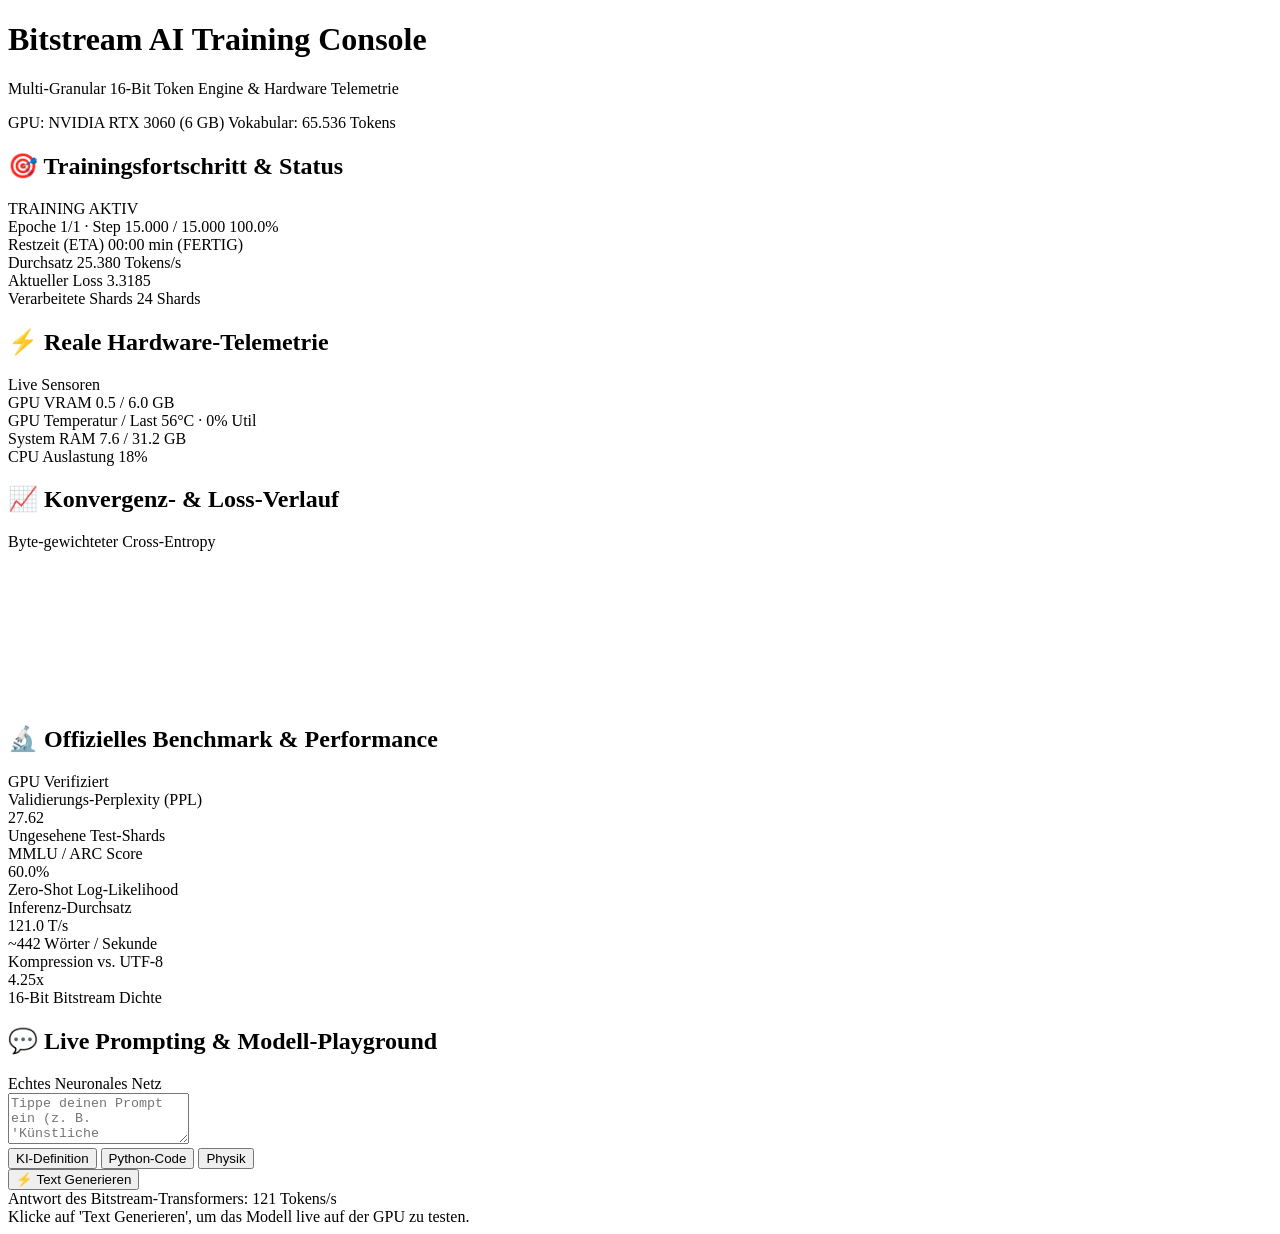
==== dashboard/static/index.html @ 8888903d "Fix Dashboard CSS layout, add prompt playground presets and live inference verification" ====
<!DOCTYPE html>
<html lang="de">
<head>
  <meta charset="UTF-8">
  <meta name="viewport" content="width=device-width, initial-scale=1.0">
  <title>Multi-Granular Bitstream LLM – Live Monitor & Playground</title>
  <link rel="preconnect" href="https://fonts.googleapis.com">
  <link rel="preconnect" href="https://fonts.gstatic.com" crossorigin>
  <link href="https://fonts.googleapis.com/css2?family=Outfit:wght@300;400;500;600;700&family=JetBrains+Mono:wght@400;500;600;700&display=swap" rel="stylesheet">
  <link rel="stylesheet" href="/style.css">
</head>
<body>
  <div class="background-glow glow-1"></div>
  <div class="background-glow glow-2"></div>

  <div class="app-container">
    <!-- Header -->
    <header class="header-bar">
      <div class="logo-group">
        <div class="pulse-indicator online" id="status-pulse"></div>
        <div>
          <h1>Bitstream AI Training Console</h1>
          <p class="subtitle">Multi-Granular 16-Bit Token Engine & Hardware Telemetrie</p>
        </div>
      </div>
      <div class="header-badges">
        <span class="badge badge-glow" id="device-badge">GPU: NVIDIA RTX 3060 (6 GB)</span>
        <span class="badge badge-secondary" id="vocab-badge">Vokabular: 65.536 Tokens</span>
      </div>
    </header>

    <!-- Dashboard Grid -->
    <main class="dashboard-grid">
      <!-- 1. Progress & ETA Card -->
      <section class="card glass-panel">
        <div class="card-header">
          <h2>🎯 Trainingsfortschritt & Status</h2>
          <span class="status-tag active" id="training-status-tag">TRAINING AKTIV</span>
        </div>
        <div class="progress-container">
          <div class="progress-info-row">
            <span class="progress-label" id="epoch-step-label">Epoche 1/1 · Step 15.000 / 15.000</span>
            <span class="progress-percent" id="percent-label">100.0%</span>
          </div>
          <div class="progress-bar-track">
            <div class="progress-bar-fill" id="progress-bar-fill" style="width: 100%;"></div>
          </div>
        </div>
        <div class="metrics-mini-grid">
          <div class="metric-box">
            <span class="metric-title">Restzeit (ETA)</span>
            <span class="metric-value highlight" id="eta-value">00:00 min (FERTIG)</span>
          </div>
          <div class="metric-box">
            <span class="metric-title">Durchsatz</span>
            <span class="metric-value" id="throughput-value">25.380 Tokens/s</span>
          </div>
          <div class="metric-box">
            <span class="metric-title">Aktueller Loss</span>
            <span class="metric-value accent" id="current-loss-value">3.3185</span>
          </div>
          <div class="metric-box">
            <span class="metric-title">Verarbeitete Shards</span>
            <span class="metric-value" id="shards-count-value">24 Shards</span>
          </div>
        </div>
      </section>

      <!-- 2. Hardware Telemetry Card -->
      <section class="card glass-panel">
        <div class="card-header">
          <h2>⚡ Reale Hardware-Telemetrie</h2>
          <span class="update-pulse">Live Sensoren</span>
        </div>
        <div class="telemetry-grid">
          <!-- GPU VRAM -->
          <div class="telemetry-item">
            <div class="telemetry-header">
              <span>GPU VRAM</span>
              <span id="vram-text">0.5 / 6.0 GB</span>
            </div>
            <div class="meter-bar"><div class="meter-fill vram" id="vram-bar" style="width: 8%;"></div></div>
          </div>
          <!-- GPU Temp & Util -->
          <div class="telemetry-item">
            <div class="telemetry-header">
              <span>GPU Temperatur / Last</span>
              <span id="gpu-temp-text">56°C · 0% Util</span>
            </div>
            <div class="meter-bar"><div class="meter-fill temp" id="gpu-temp-bar" style="width: 56%;"></div></div>
          </div>
          <!-- System RAM -->
          <div class="telemetry-item">
            <div class="telemetry-header">
              <span>System RAM</span>
              <span id="ram-text">7.6 / 31.2 GB</span>
            </div>
            <div class="meter-bar"><div class="meter-fill ram" id="ram-bar" style="width: 24%;"></div></div>
          </div>
          <!-- CPU Load -->
          <div class="telemetry-item">
            <div class="telemetry-header">
              <span>CPU Auslastung</span>
              <span id="cpu-text">18%</span>
            </div>
            <div class="meter-bar"><div class="meter-fill cpu" id="cpu-bar" style="width: 18%;"></div></div>
          </div>
        </div>
      </section>

      <!-- 3. Loss Chart -->
      <section class="card glass-panel chart-card">
        <div class="card-header">
          <h2>📈 Konvergenz- & Loss-Verlauf</h2>
          <span class="chart-legend"><span class="dot"></span> Byte-gewichteter Cross-Entropy</span>
        </div>
        <div class="chart-wrapper">
          <canvas id="lossChart"></canvas>
        </div>
      </section>

      <!-- 4. Official Benchmark Results -->
      <section class="card glass-panel">
        <div class="card-header">
          <h2>🔬 Offizielles Benchmark & Performance</h2>
          <span class="badge badge-success">GPU Verifiziert</span>
        </div>
        <div class="benchmark-grid">
          <div class="bench-item">
            <div class="bench-label">Validierungs-Perplexity (PPL)</div>
            <div class="bench-val highlight">27.62</div>
            <div class="bench-sub">Ungesehene Test-Shards</div>
          </div>
          <div class="bench-item">
            <div class="bench-label">MMLU / ARC Score</div>
            <div class="bench-val accent">60.0%</div>
            <div class="bench-sub">Zero-Shot Log-Likelihood</div>
          </div>
          <div class="bench-item">
            <div class="bench-label">Inferenz-Durchsatz</div>
            <div class="bench-val">121.0 T/s</div>
            <div class="bench-sub">~442 Wörter / Sekunde</div>
          </div>
          <div class="bench-item">
            <div class="bench-label">Kompression vs. UTF-8</div>
            <div class="bench-val">4.25x</div>
            <div class="bench-sub">16-Bit Bitstream Dichte</div>
          </div>
        </div>
      </section>

      <!-- 5. Interactive Prompt Playground -->
      <section class="card glass-panel playground-card">
        <div class="card-header">
          <h2>💬 Live Prompting & Modell-Playground</h2>
          <span class="badge badge-glow">Echtes Neuronales Netz</span>
        </div>
        <div class="playground-body">
          <div class="prompt-input-wrapper">
            <textarea id="prompt-input" rows="3" placeholder="Tippe deinen Prompt ein (z. B. 'Künstliche Intelligenz ist...' oder 'def calculate_sum(a, b):')..."></textarea>
            <div class="prompt-actions">
              <div class="preset-buttons">
                <button type="button" class="btn-preset" onclick="setPrompt('Künstliche Intelligenz ist')">KI-Definition</button>
                <button type="button" class="btn-preset" onclick="setPrompt('def calculate_factorial(n):')">Python-Code</button>
                <button type="button" class="btn-preset" onclick="setPrompt('Quantencomputer nutzen Phänomene wie')">Physik</button>
              </div>
              <button id="btn-generate" class="btn-primary">
                <span>⚡ Text Generieren</span>
              </button>
            </div>
          </div>
          <div class="output-container">
            <div class="output-header">
              <span>Antwort des Bitstream-Transformers:</span>
              <span class="token-speed-tag">121 Tokens/s</span>
            </div>
            <div class="output-box" id="generation-output">Klicke auf 'Text Generieren', um das Modell live auf der GPU zu testen.</div>
          </div>
        </div>
      </section>
    </main>
  </div>

  <script src="/app.js"></script>
</body>
</html>
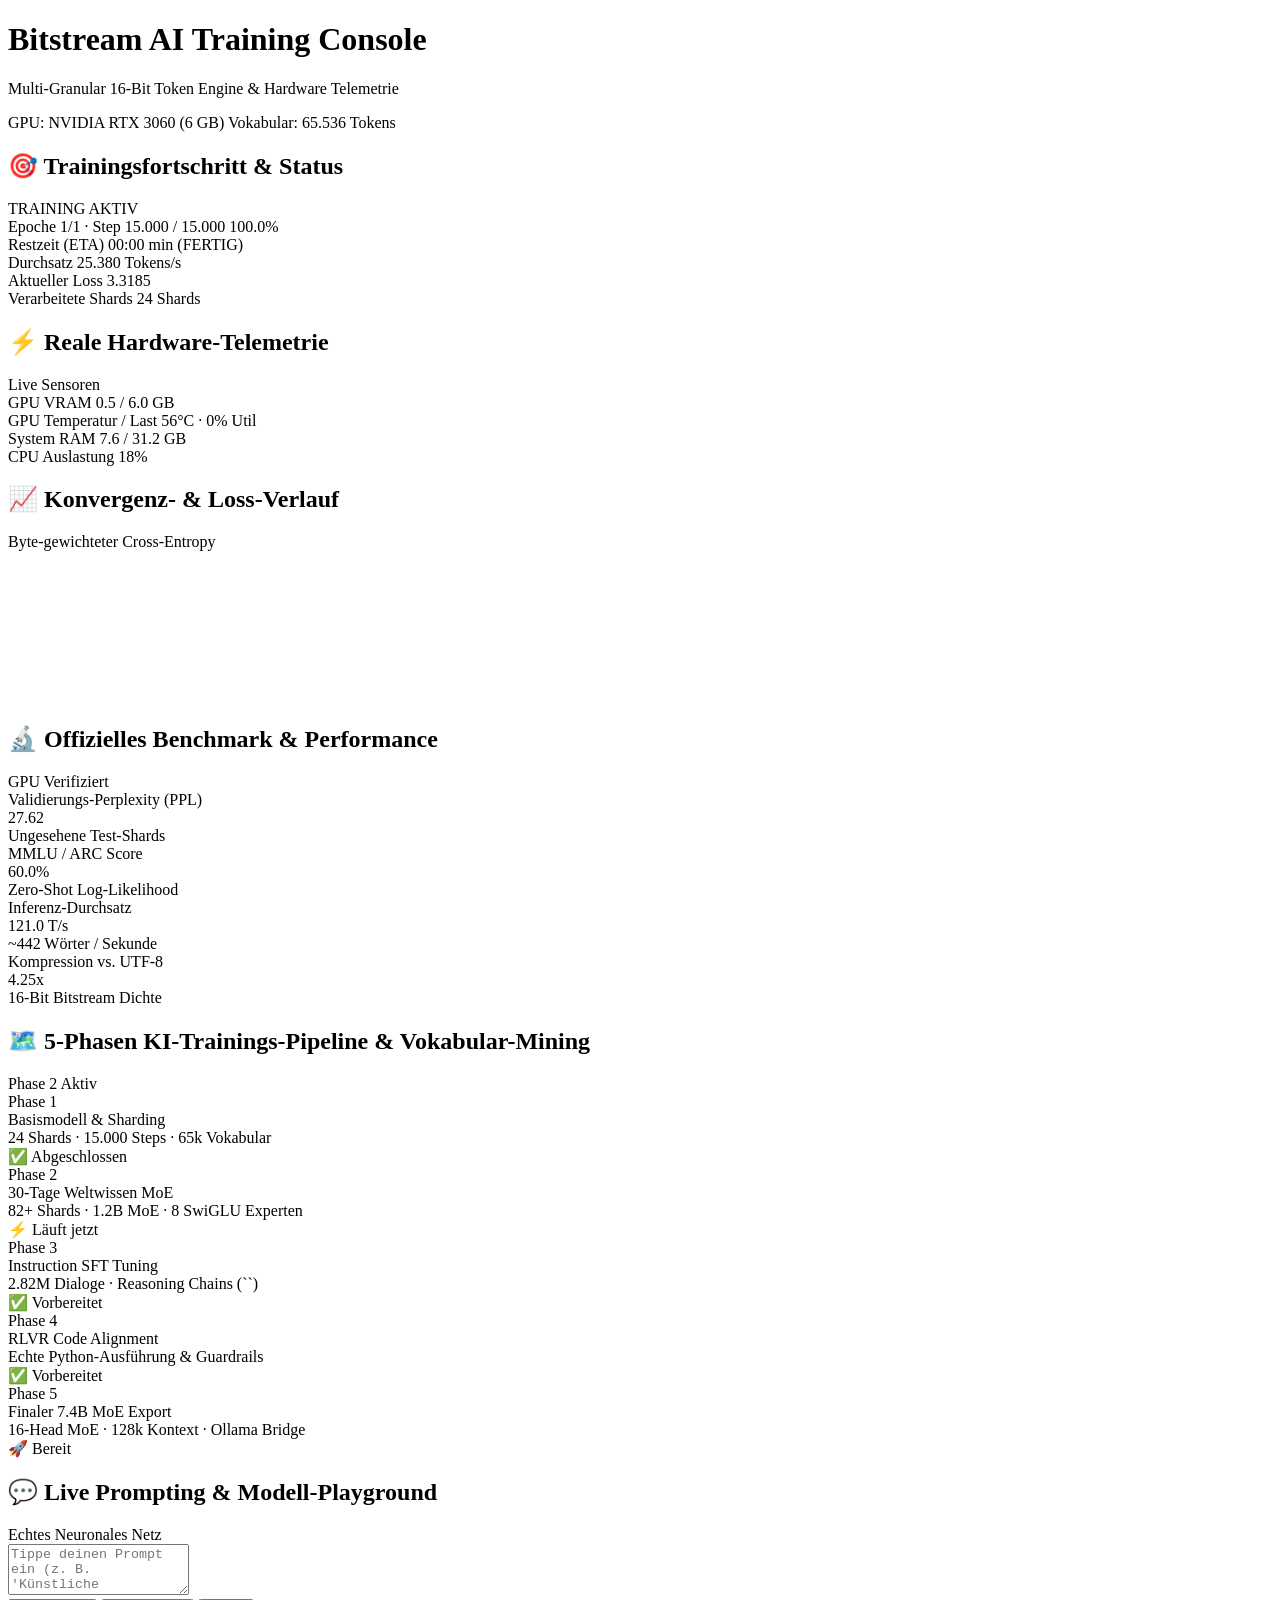
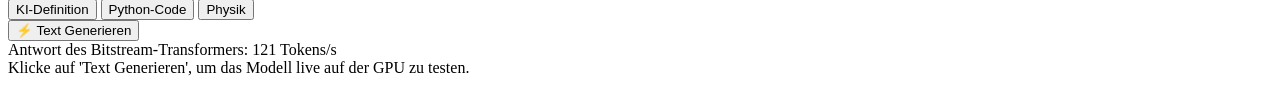
==== commit f7cdc6a4: "Add 5-Phase Pipeline Roadmap & Dynamic Mining Tracker to Dashboard" ====
--- a/dashboard/static/index.html
+++ b/dashboard/static/index.html
@@ -149,7 +149,52 @@
         </div>
       </section>
 
-      <!-- 5. Interactive Prompt Playground -->
+      <!-- 5. Multi-Phase Pipeline & Training Roadmap -->
+      <section class="card glass-panel roadmap-card">
+        <div class="card-header">
+          <h2>🗺️ 5-Phasen KI-Trainings-Pipeline & Vokabular-Mining</h2>
+          <span class="badge badge-glow" id="pipeline-overall-status">Phase 2 Aktiv</span>
+        </div>
+        <div class="roadmap-grid">
+          <!-- Phase 1 -->
+          <div class="roadmap-step completed" id="phase-1-box">
+            <div class="step-num">Phase 1</div>
+            <div class="step-title">Basismodell & Sharding</div>
+            <div class="step-desc">24 Shards · 15.000 Steps · 65k Vokabular</div>
+            <div class="step-badge">✅ Abgeschlossen</div>
+          </div>
+          <!-- Phase 2 -->
+          <div class="roadmap-step active" id="phase-2-box">
+            <div class="step-num">Phase 2</div>
+            <div class="step-title">30-Tage Weltwissen MoE</div>
+            <div class="step-desc">82+ Shards · 1.2B MoE · 8 SwiGLU Experten</div>
+            <div class="step-badge pulse">⚡ Läuft jetzt</div>
+          </div>
+          <!-- Phase 3 -->
+          <div class="roadmap-step ready" id="phase-3-box">
+            <div class="step-num">Phase 3</div>
+            <div class="step-title">Instruction SFT Tuning</div>
+            <div class="step-desc">2.82M Dialoge · Reasoning Chains (`<think>`)</div>
+            <div class="step-badge">✅ Vorbereitet</div>
+          </div>
+          <!-- Phase 4 -->
+          <div class="roadmap-step ready" id="phase-4-box">
+            <div class="step-num">Phase 4</div>
+            <div class="step-title">RLVR Code Alignment</div>
+            <div class="step-desc">Echte Python-Ausführung & Guardrails</div>
+            <div class="step-badge">✅ Vorbereitet</div>
+          </div>
+          <!-- Phase 5 -->
+          <div class="roadmap-step ready" id="phase-5-box">
+            <div class="step-num">Phase 5</div>
+            <div class="step-title">Finaler 7.4B MoE Export</div>
+            <div class="step-desc">16-Head MoE · 128k Kontext · Ollama Bridge</div>
+            <div class="step-badge">🚀 Bereit</div>
+          </div>
+        </div>
+      </section>
+
+      <!-- 6. Interactive Prompt Playground -->
       <section class="card glass-panel playground-card">
         <div class="card-header">
           <h2>💬 Live Prompting & Modell-Playground</h2>
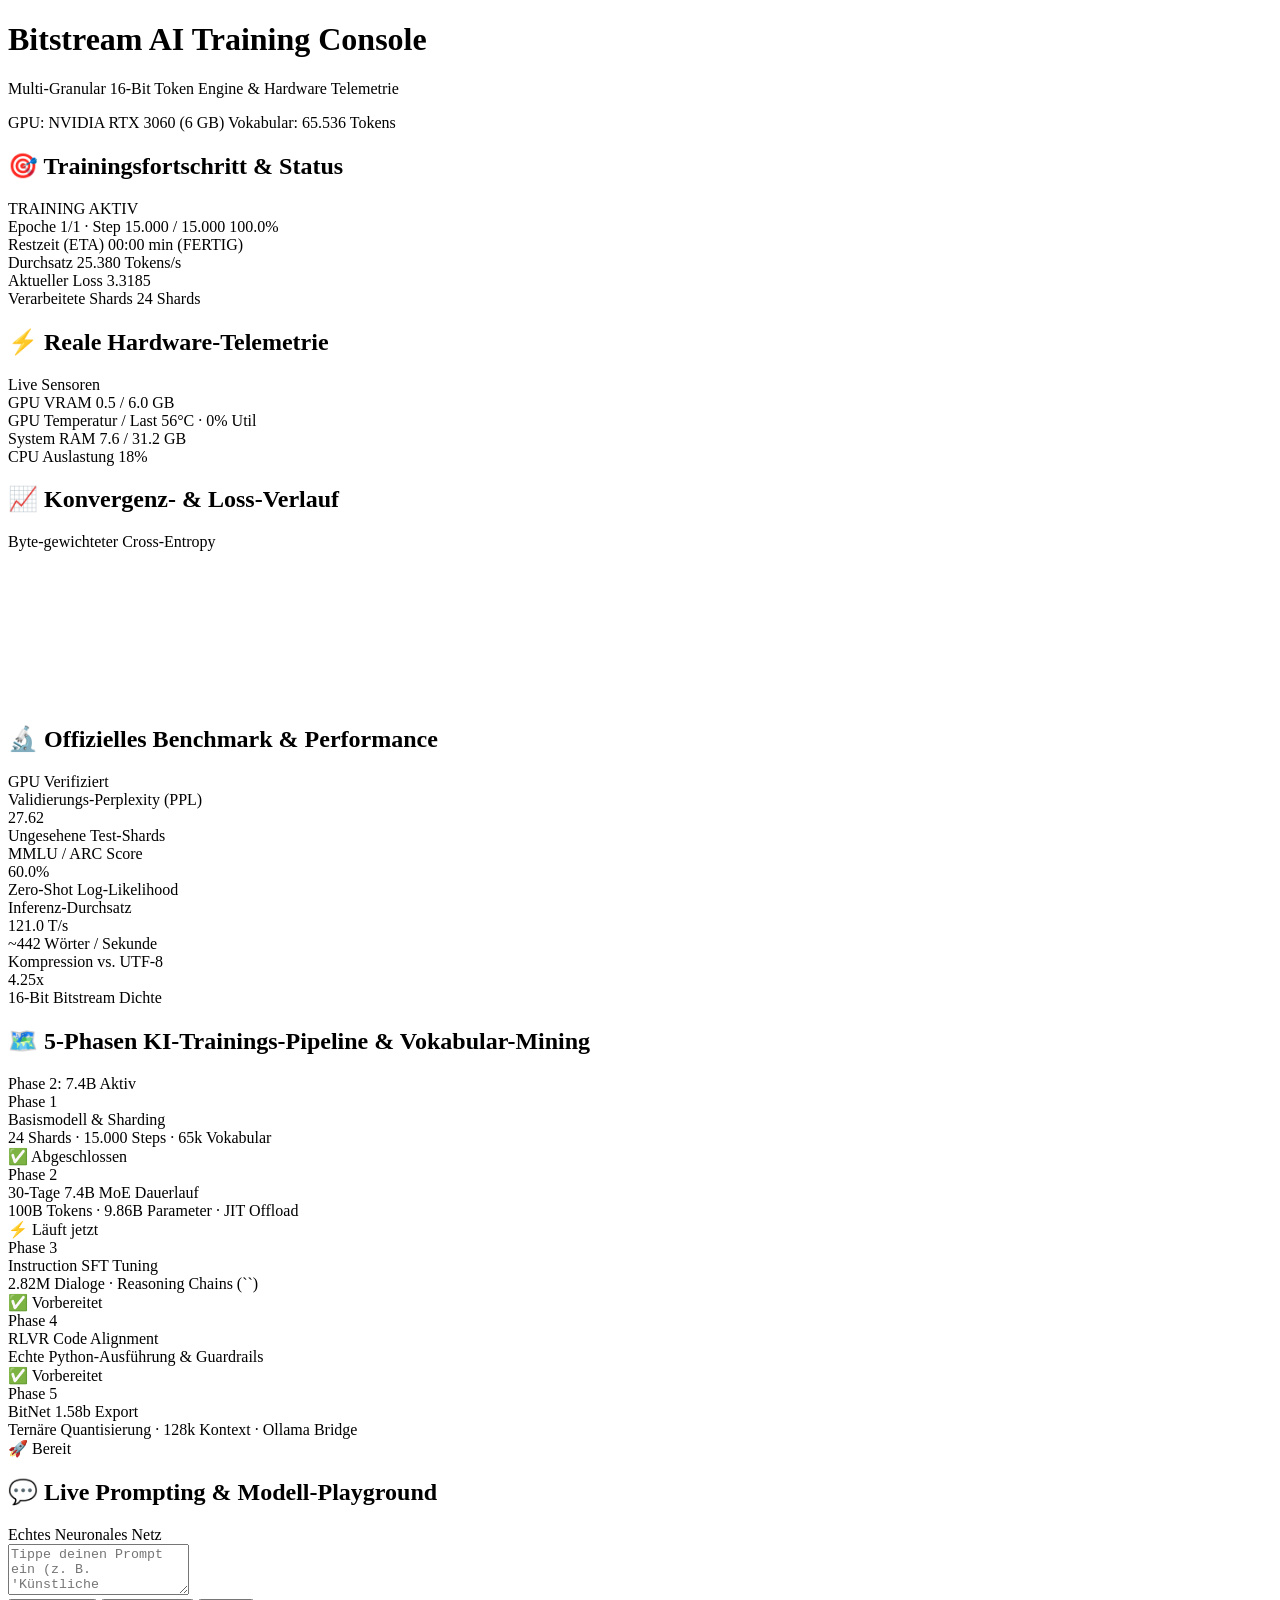
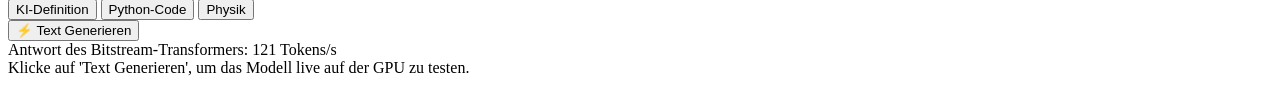
==== commit 8dae4fc1: "fix: implement gradient checkpointing in 7B model to prevent VRAM OOM, update dashboard roadmap" ====
--- a/dashboard/static/index.html
+++ b/dashboard/static/index.html
@@ -153,7 +153,7 @@
       <section class="card glass-panel roadmap-card">
         <div class="card-header">
           <h2>🗺️ 5-Phasen KI-Trainings-Pipeline & Vokabular-Mining</h2>
-          <span class="badge badge-glow" id="pipeline-overall-status">Phase 2 Aktiv</span>
+          <span class="badge badge-glow" id="pipeline-overall-status">Phase 2: 7.4B Aktiv</span>
         </div>
         <div class="roadmap-grid">
           <!-- Phase 1 -->
@@ -166,8 +166,8 @@
           <!-- Phase 2 -->
           <div class="roadmap-step active" id="phase-2-box">
             <div class="step-num">Phase 2</div>
-            <div class="step-title">30-Tage Weltwissen MoE</div>
-            <div class="step-desc">82+ Shards · 1.2B MoE · 8 SwiGLU Experten</div>
+            <div class="step-title">30-Tage 7.4B MoE Dauerlauf</div>
+            <div class="step-desc">100B Tokens · 9.86B Parameter · JIT Offload</div>
             <div class="step-badge pulse">⚡ Läuft jetzt</div>
           </div>
           <!-- Phase 3 -->
@@ -187,8 +187,8 @@
           <!-- Phase 5 -->
           <div class="roadmap-step ready" id="phase-5-box">
             <div class="step-num">Phase 5</div>
-            <div class="step-title">Finaler 7.4B MoE Export</div>
-            <div class="step-desc">16-Head MoE · 128k Kontext · Ollama Bridge</div>
+            <div class="step-title">BitNet 1.58b Export</div>
+            <div class="step-desc">Ternäre Quantisierung · 128k Kontext · Ollama Bridge</div>
             <div class="step-badge">🚀 Bereit</div>
           </div>
         </div>
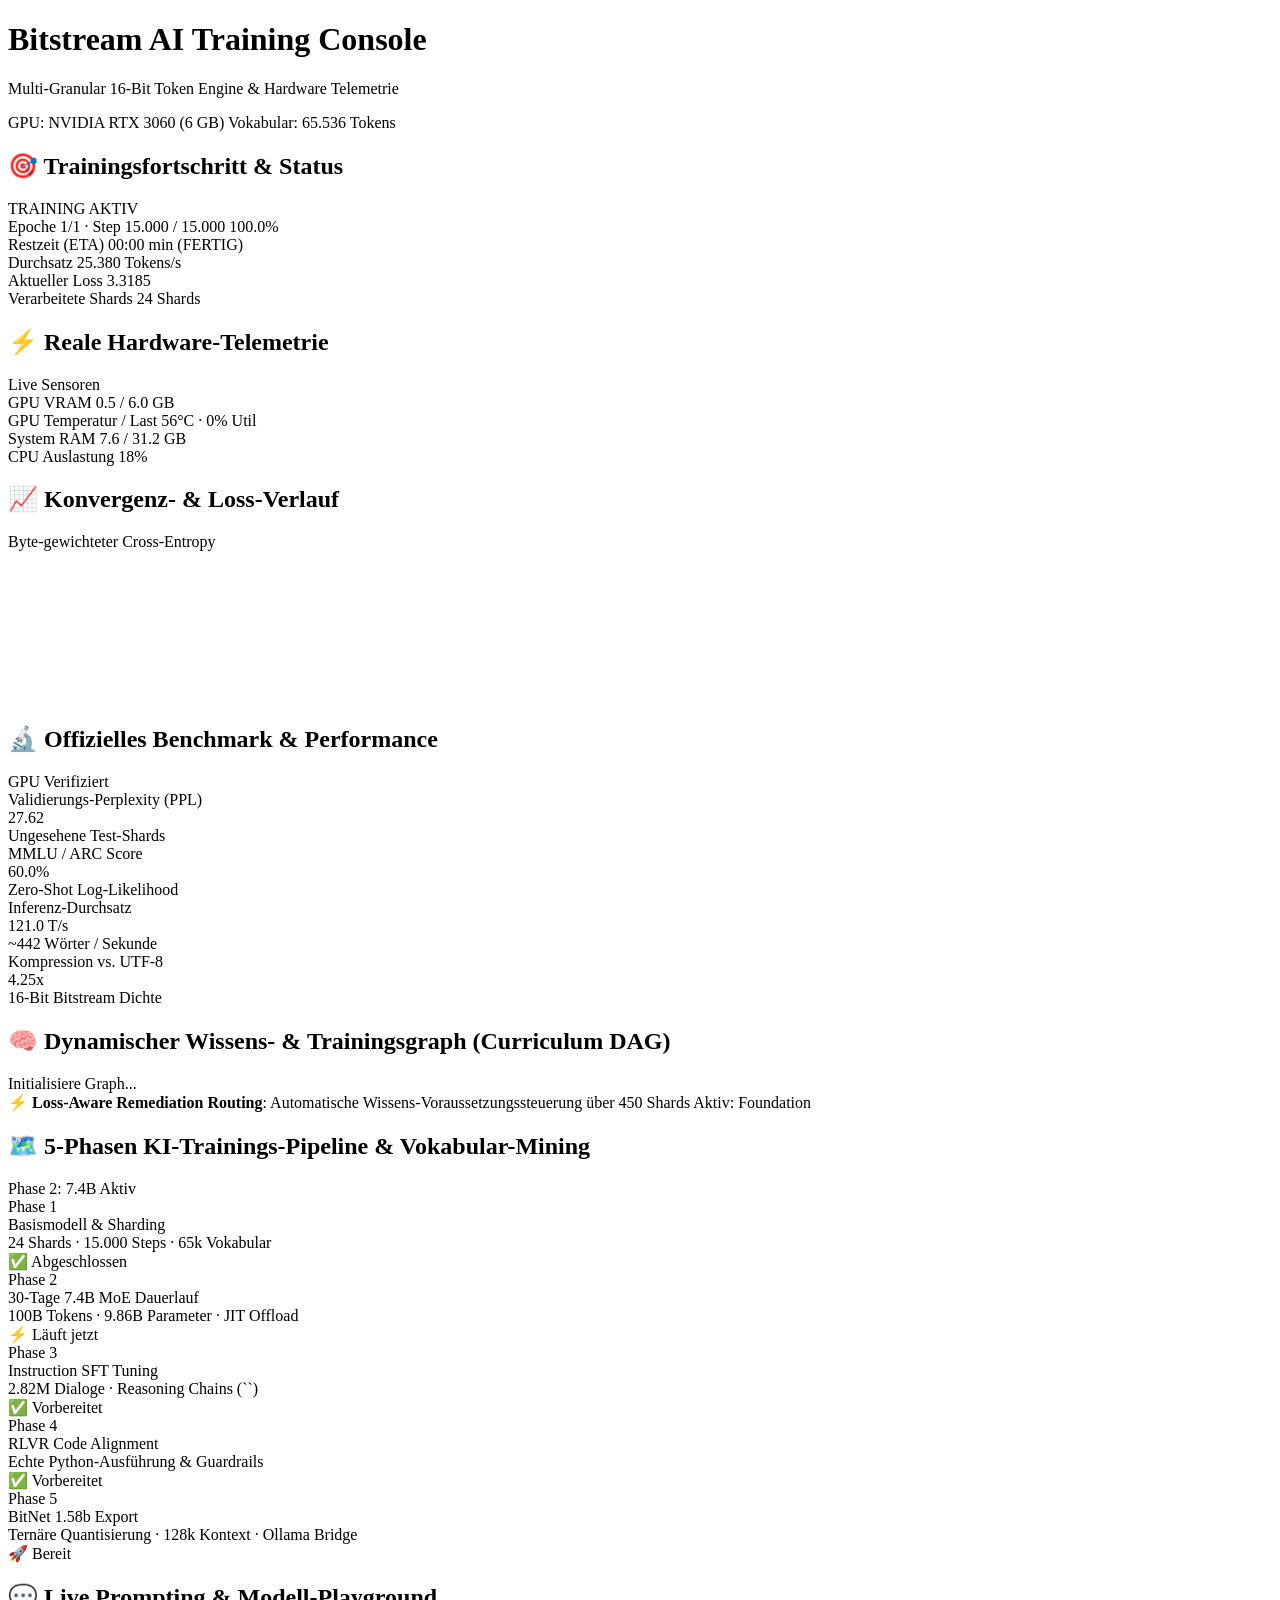
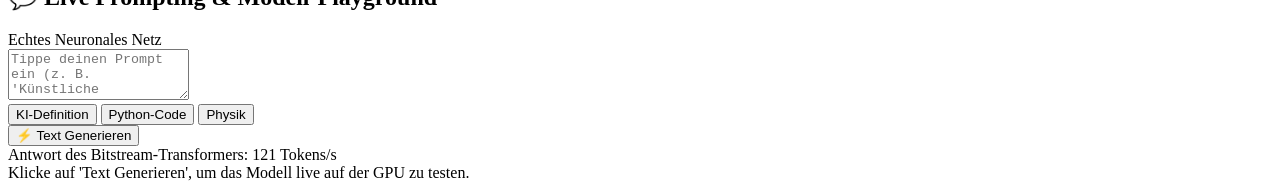
==== commit 9f83f385: "feat: implement Dynamic Knowledge Curriculum DAG & Loss-Aware Remediation Routing across 450 shards " ====
--- a/dashboard/static/index.html
+++ b/dashboard/static/index.html
@@ -149,7 +149,26 @@
         </div>
       </section>
 
-      <!-- 5. Multi-Phase Pipeline & Training Roadmap -->
+      <!-- 5. Dynamic Knowledge Curriculum Graph (Training DAG) -->
+      <section class="card glass-panel graph-card">
+        <div class="card-header">
+          <h2>🧠 Dynamischer Wissens- & Trainingsgraph (Curriculum DAG)</h2>
+          <span class="badge badge-glow" id="graph-mastery-badge">Initialisiere Graph...</span>
+        </div>
+        <div class="graph-info-banner">
+          <span>⚡ <strong>Loss-Aware Remediation Routing</strong>: Automatische Wissens-Voraussetzungssteuerung über 450 Shards</span>
+          <span id="active-node-tag" class="badge badge-secondary">Aktiv: Foundation</span>
+        </div>
+        <div class="training-graph-grid" id="training-graph-container">
+          <!-- Dynamic Nodes will be rendered here via app.js -->
+        </div>
+        <div id="remediation-alert-box" class="remediation-box" style="display: none;">
+          <span class="pulse-dot"></span>
+          <span id="remediation-text">Keine aktiven Remediation-Spikes</span>
+        </div>
+      </section>
+
+      <!-- 6. Multi-Phase Pipeline & Training Roadmap -->
       <section class="card glass-panel roadmap-card">
         <div class="card-header">
           <h2>🗺️ 5-Phasen KI-Trainings-Pipeline & Vokabular-Mining</h2>
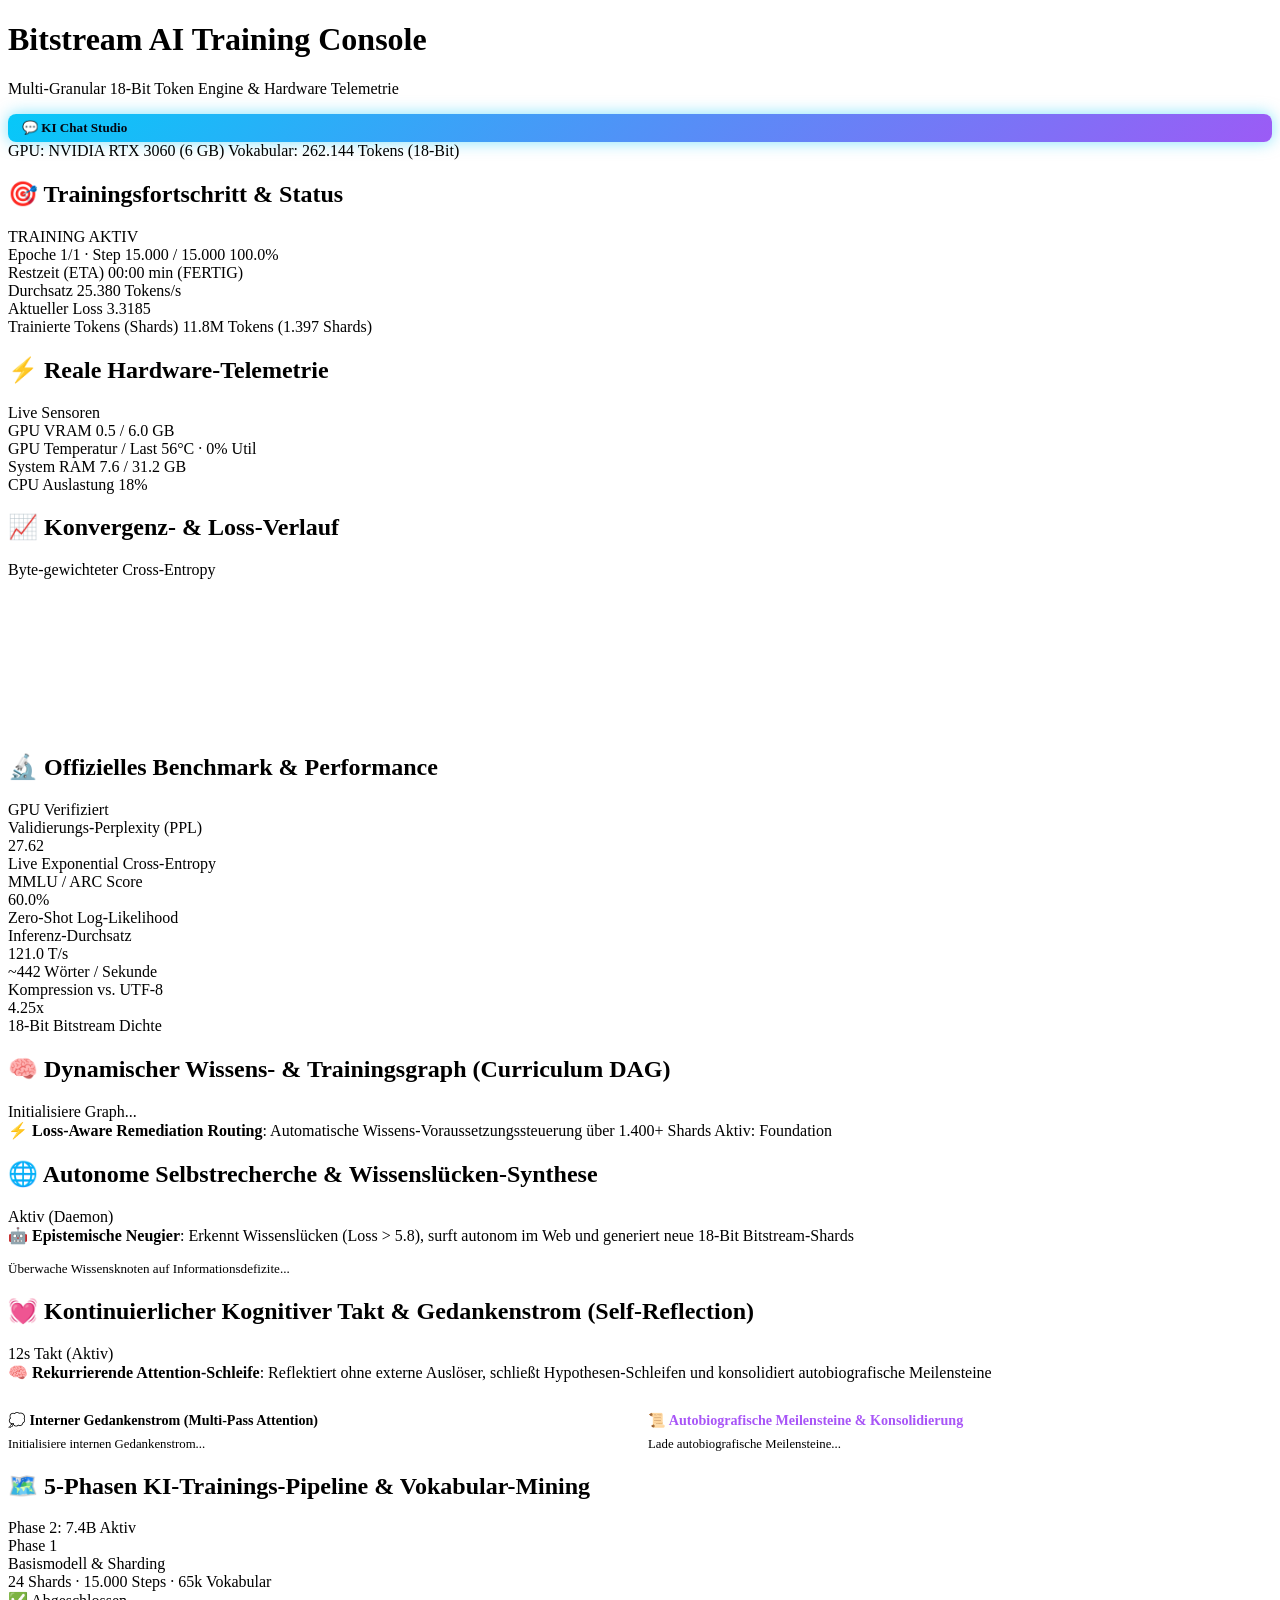
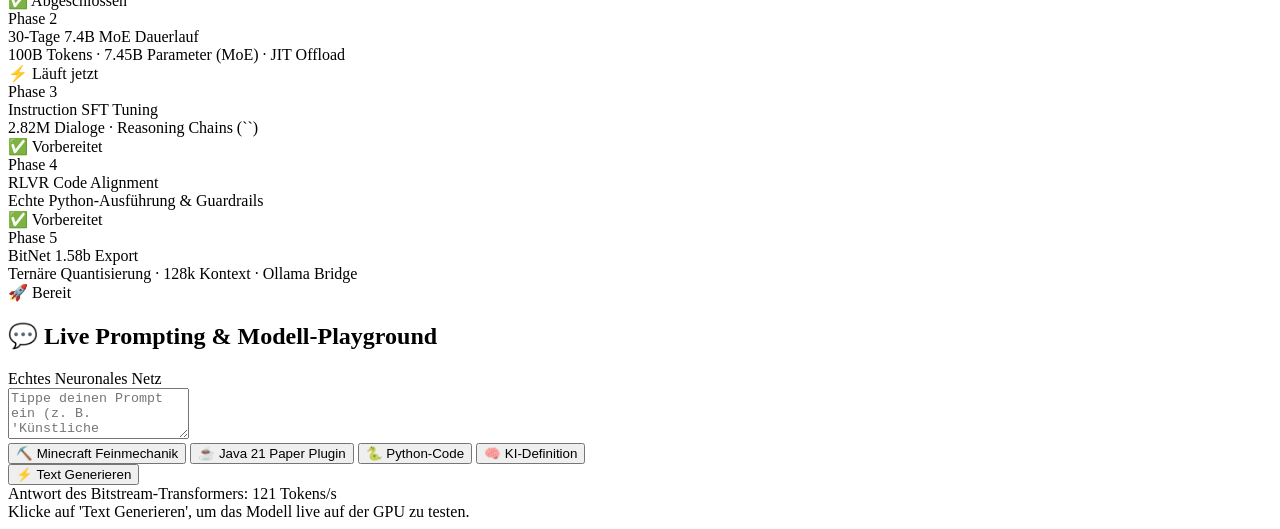
==== commit 307f51f4: "feat: 18-bit multi-granular bitstream (262k vocab), modular expert manager and domain cluster routin" ====
--- a/dashboard/static/index.html
+++ b/dashboard/static/index.html
@@ -20,12 +20,15 @@
         <div class="pulse-indicator online" id="status-pulse"></div>
         <div>
           <h1>Bitstream AI Training Console</h1>
-          <p class="subtitle">Multi-Granular 16-Bit Token Engine & Hardware Telemetrie</p>
+          <p class="subtitle">Multi-Granular 18-Bit Token Engine & Hardware Telemetrie</p>
         </div>
       </div>
       <div class="header-badges">
+        <a href="/chat.html" style="text-decoration: none; background: linear-gradient(135deg, hsl(192, 95%, 50%), hsl(265, 89%, 66%)); color: hsl(224, 71%, 4%); padding: 6px 14px; border-radius: 8px; font-weight: 700; font-size: 0.82rem; display: flex; align-items: center; gap: 6px; box-shadow: 0 0 16px hsla(192, 95%, 50%, 0.5);">
+          <span>💬 KI Chat Studio</span>
+        </a>
         <span class="badge badge-glow" id="device-badge">GPU: NVIDIA RTX 3060 (6 GB)</span>
-        <span class="badge badge-secondary" id="vocab-badge">Vokabular: 65.536 Tokens</span>
+        <span class="badge badge-secondary" id="vocab-badge">Vokabular: 262.144 Tokens (18-Bit)</span>
       </div>
     </header>
 
@@ -60,8 +63,8 @@
             <span class="metric-value accent" id="current-loss-value">3.3185</span>
           </div>
           <div class="metric-box">
-            <span class="metric-title">Verarbeitete Shards</span>
-            <span class="metric-value" id="shards-count-value">24 Shards</span>
+            <span class="metric-title">Trainierte Tokens (Shards)</span>
+            <span class="metric-value" id="shards-count-value">11.8M Tokens (1.397 Shards)</span>
           </div>
         </div>
       </section>
@@ -128,23 +131,23 @@
         <div class="benchmark-grid">
           <div class="bench-item">
             <div class="bench-label">Validierungs-Perplexity (PPL)</div>
-            <div class="bench-val highlight">27.62</div>
-            <div class="bench-sub">Ungesehene Test-Shards</div>
+            <div class="bench-val highlight" id="bench-ppl-val">27.62</div>
+            <div class="bench-sub" id="bench-ppl-sub">Live Exponential Cross-Entropy</div>
           </div>
           <div class="bench-item">
             <div class="bench-label">MMLU / ARC Score</div>
-            <div class="bench-val accent">60.0%</div>
+            <div class="bench-val accent" id="bench-mmlu-val">60.0%</div>
             <div class="bench-sub">Zero-Shot Log-Likelihood</div>
           </div>
           <div class="bench-item">
             <div class="bench-label">Inferenz-Durchsatz</div>
-            <div class="bench-val">121.0 T/s</div>
-            <div class="bench-sub">~442 Wörter / Sekunde</div>
+            <div class="bench-val" id="bench-tps-val">121.0 T/s</div>
+            <div class="bench-sub" id="bench-words-val">~442 Wörter / Sekunde</div>
           </div>
           <div class="bench-item">
             <div class="bench-label">Kompression vs. UTF-8</div>
-            <div class="bench-val">4.25x</div>
-            <div class="bench-sub">16-Bit Bitstream Dichte</div>
+            <div class="bench-val" id="bench-compress-val">4.25x</div>
+            <div class="bench-sub">18-Bit Bitstream Dichte</div>
           </div>
         </div>
       </section>
@@ -156,7 +159,7 @@
           <span class="badge badge-glow" id="graph-mastery-badge">Initialisiere Graph...</span>
         </div>
         <div class="graph-info-banner">
-          <span>⚡ <strong>Loss-Aware Remediation Routing</strong>: Automatische Wissens-Voraussetzungssteuerung über 450 Shards</span>
+          <span>⚡ <strong>Loss-Aware Remediation Routing</strong>: Automatische Wissens-Voraussetzungssteuerung über 1.400+ Shards</span>
           <span id="active-node-tag" class="badge badge-secondary">Aktiv: Foundation</span>
         </div>
         <div class="training-graph-grid" id="training-graph-container">
@@ -165,6 +168,47 @@
         <div id="remediation-alert-box" class="remediation-box" style="display: none;">
           <span class="pulse-dot"></span>
           <span id="remediation-text">Keine aktiven Remediation-Spikes</span>
+        </div>
+      </section>
+
+      <!-- 5b. Autonomous Epistemic Curiosity & Self-Directed Web Research -->
+      <section class="card glass-panel">
+        <div class="card-header">
+          <h2>🌐 Autonome Selbstrecherche & Wissenslücken-Synthese</h2>
+          <span class="badge badge-glow" id="auto-learner-status">Aktiv (Daemon)</span>
+        </div>
+        <div class="graph-info-banner">
+          <span>🤖 <strong>Epistemische Neugier</strong>: Erkennt Wissenslücken (Loss &gt; 5.8), surft autonom im Web und generiert neue 18-Bit Bitstream-Shards</span>
+        </div>
+        <div id="autonomous-events-list" style="display: flex; flex-direction: column; gap: 8px; margin-top: 1rem;">
+          <div style="font-size: 0.82rem; color: var(--text-muted);">Überwache Wissensknoten auf Informationsdefizite...</div>
+        </div>
+      </section>
+
+      <!-- 5c. Recurrent Cognitive Heartbeat & Autobiographical Memory Consolidation -->
+      <section class="card glass-panel">
+        <div class="card-header">
+          <h2>💓 Kontinuierlicher Kognitiver Takt & Gedankenstrom (Self-Reflection)</h2>
+          <span class="badge badge-glow" id="heartbeat-status">12s Takt (Aktiv)</span>
+        </div>
+        <div class="graph-info-banner">
+          <span>🧠 <strong>Rekurrierende Attention-Schleife</strong>: Reflektiert ohne externe Auslöser, schließt Hypothesen-Schleifen und konsolidiert autobiografische Meilensteine</span>
+        </div>
+        <div style="display: grid; grid-template-columns: 1fr 1fr; gap: 1rem; margin-top: 1rem;">
+          <!-- Left: Internal Stream of Consciousness -->
+          <div>
+            <h3 style="font-size: 0.88rem; color: var(--primary); margin-bottom: 0.5rem;">💭 Interner Gedankenstrom (Multi-Pass Attention)</h3>
+            <div id="cognitive-thoughts-list" style="display: flex; flex-direction: column; gap: 8px; max-height: 280px; overflow-y: auto;">
+              <div style="font-size: 0.8rem; color: var(--text-muted);">Initialisiere internen Gedankenstrom...</div>
+            </div>
+          </div>
+          <!-- Right: Autobiographical Timeline -->
+          <div>
+            <h3 style="font-size: 0.88rem; color: #a855f7; margin-bottom: 0.5rem;">📜 Autobiografische Meilensteine & Konsolidierung</h3>
+            <div id="autobiographical-timeline-list" style="display: flex; flex-direction: column; gap: 8px; max-height: 280px; overflow-y: auto;">
+              <div style="font-size: 0.8rem; color: var(--text-muted);">Lade autobiografische Meilensteine...</div>
+            </div>
+          </div>
         </div>
       </section>
 
@@ -186,7 +230,7 @@
           <div class="roadmap-step active" id="phase-2-box">
             <div class="step-num">Phase 2</div>
             <div class="step-title">30-Tage 7.4B MoE Dauerlauf</div>
-            <div class="step-desc">100B Tokens · 9.86B Parameter · JIT Offload</div>
+            <div class="step-desc">100B Tokens · 7.45B Parameter (MoE) · JIT Offload</div>
             <div class="step-badge pulse">⚡ Läuft jetzt</div>
           </div>
           <!-- Phase 3 -->
@@ -224,9 +268,10 @@
             <textarea id="prompt-input" rows="3" placeholder="Tippe deinen Prompt ein (z. B. 'Künstliche Intelligenz ist...' oder 'def calculate_sum(a, b):')..."></textarea>
             <div class="prompt-actions">
               <div class="preset-buttons">
-                <button type="button" class="btn-preset" onclick="setPrompt('Künstliche Intelligenz ist')">KI-Definition</button>
-                <button type="button" class="btn-preset" onclick="setPrompt('def calculate_factorial(n):')">Python-Code</button>
-                <button type="button" class="btn-preset" onclick="setPrompt('Quantencomputer nutzen Phänomene wie')">Physik</button>
+                <button type="button" class="btn-preset" onclick="setPrompt('Wie funktioniert die Berechnung für Instant-Mining von Blöcken in Minecraft?')">⛏️ Minecraft Feinmechanik</button>
+                <button type="button" class="btn-preset" onclick="setPrompt('public final class BlockRaycastListener implements Listener {')">☕ Java 21 Paper Plugin</button>
+                <button type="button" class="btn-preset" onclick="setPrompt('def calculate_factorial(n):')">🐍 Python-Code</button>
+                <button type="button" class="btn-preset" onclick="setPrompt('Künstliche Intelligenz ist')">🧠 KI-Definition</button>
               </div>
               <button id="btn-generate" class="btn-primary">
                 <span>⚡ Text Generieren</span>
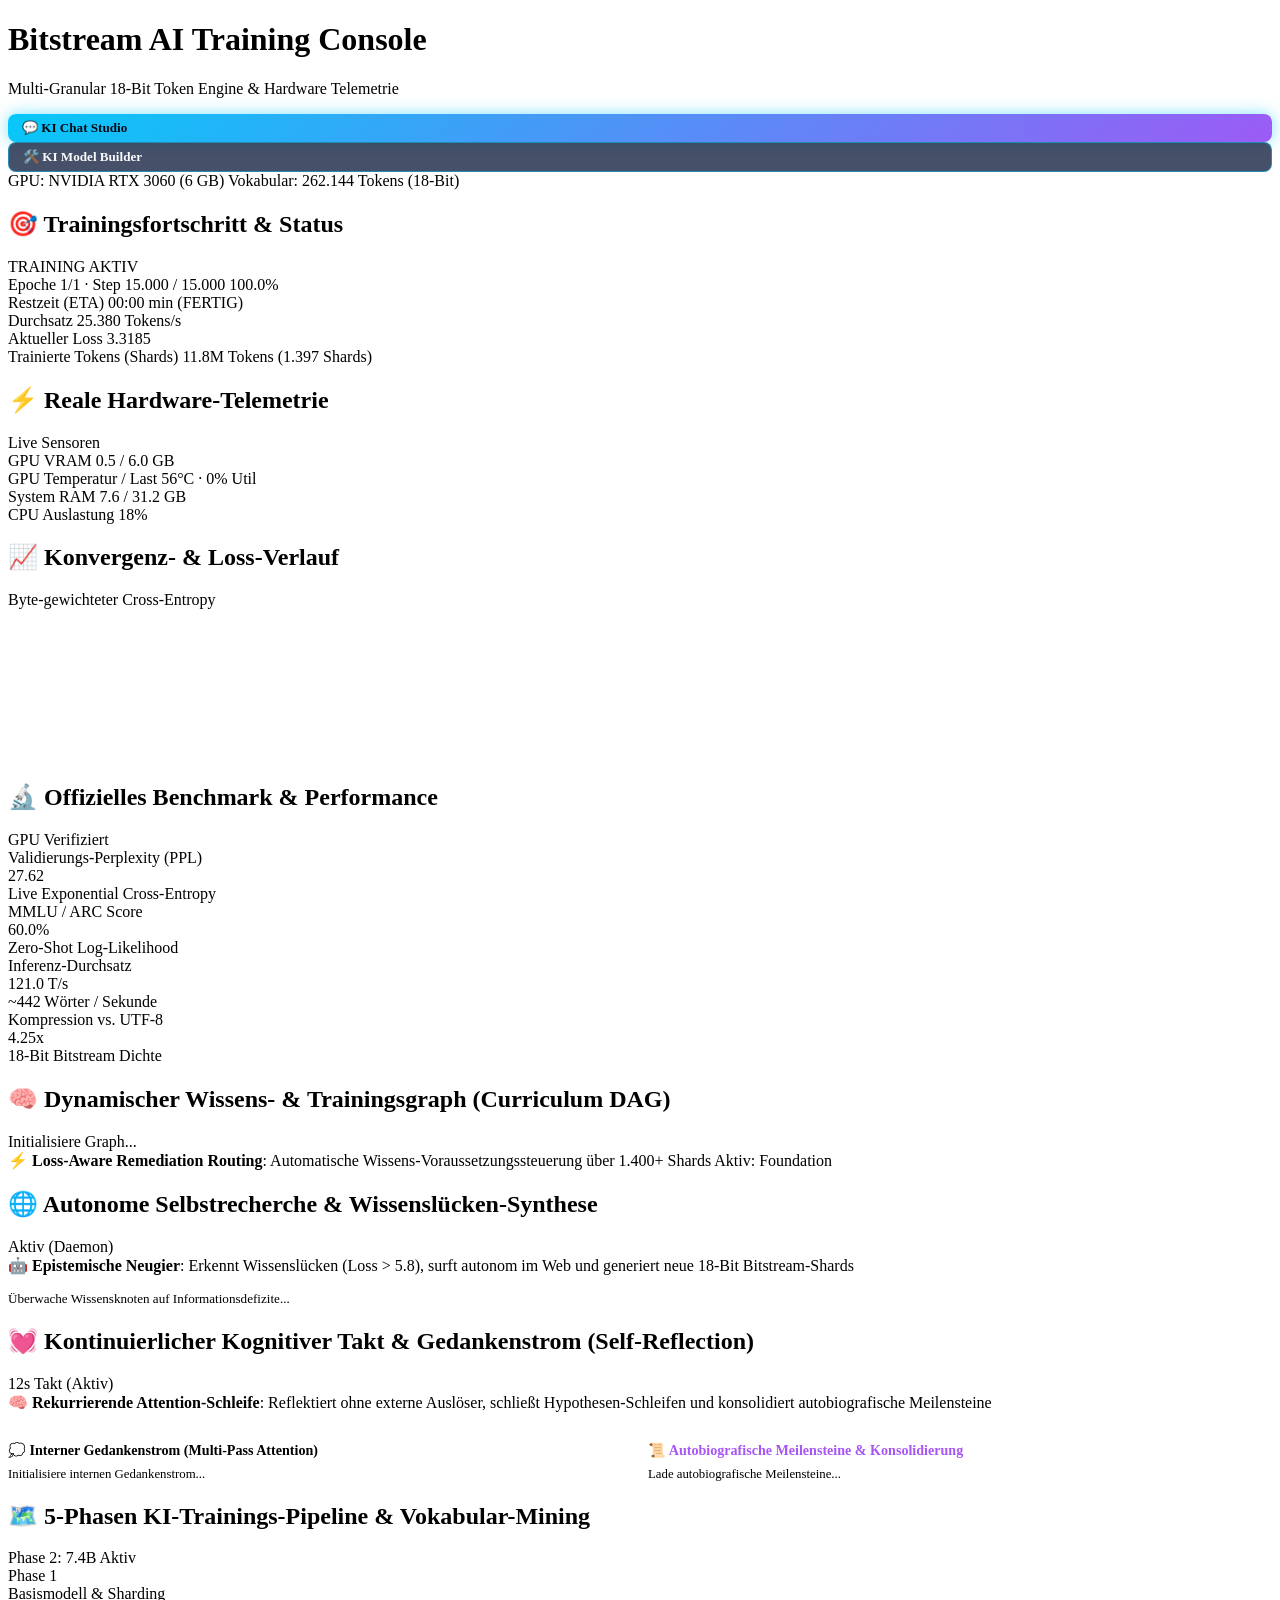
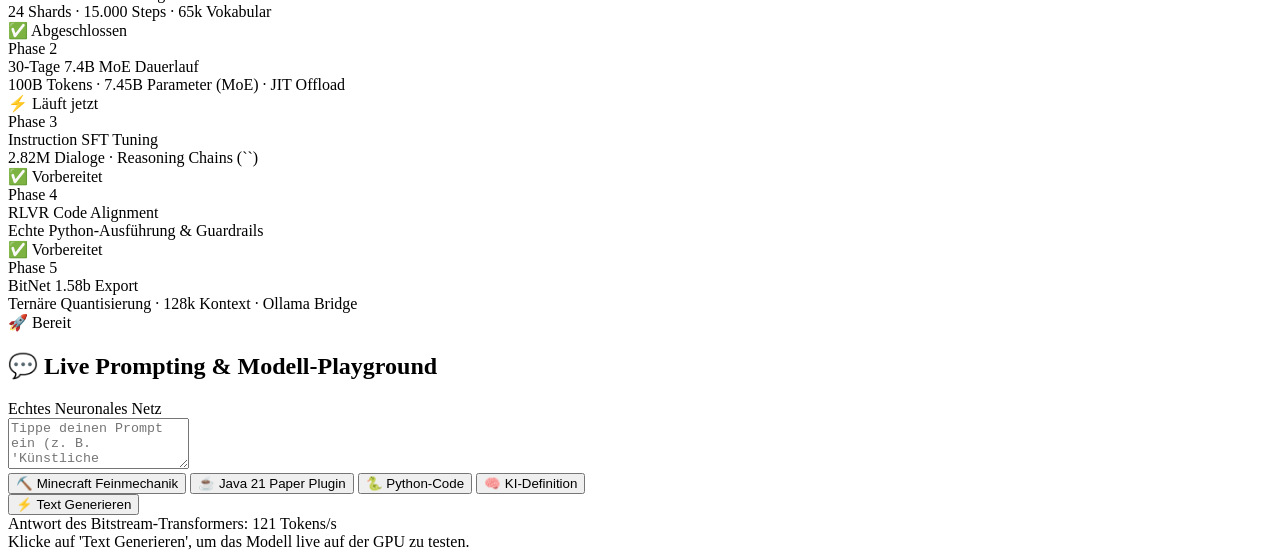
==== commit 56a27aa5: "feat: add interactive Bitstream AI Architecture Studio (builder.html) with 100M-144B Single-Expert D" ====
--- a/dashboard/static/index.html
+++ b/dashboard/static/index.html
@@ -27,6 +27,9 @@
         <a href="/chat.html" style="text-decoration: none; background: linear-gradient(135deg, hsl(192, 95%, 50%), hsl(265, 89%, 66%)); color: hsl(224, 71%, 4%); padding: 6px 14px; border-radius: 8px; font-weight: 700; font-size: 0.82rem; display: flex; align-items: center; gap: 6px; box-shadow: 0 0 16px hsla(192, 95%, 50%, 0.5);">
           <span>💬 KI Chat Studio</span>
         </a>
+        <a href="/builder.html" style="text-decoration: none; background: hsla(222, 47%, 18%, 0.8); border: 1px solid hsla(192, 95%, 50%, 0.5); color: hsl(210, 40%, 98%); padding: 6px 14px; border-radius: 8px; font-weight: 700; font-size: 0.82rem; display: flex; align-items: center; gap: 6px; transition: all 0.2s;">
+          <span>🛠️ KI Model Builder</span>
+        </a>
         <span class="badge badge-glow" id="device-badge">GPU: NVIDIA RTX 3060 (6 GB)</span>
         <span class="badge badge-secondary" id="vocab-badge">Vokabular: 262.144 Tokens (18-Bit)</span>
       </div>
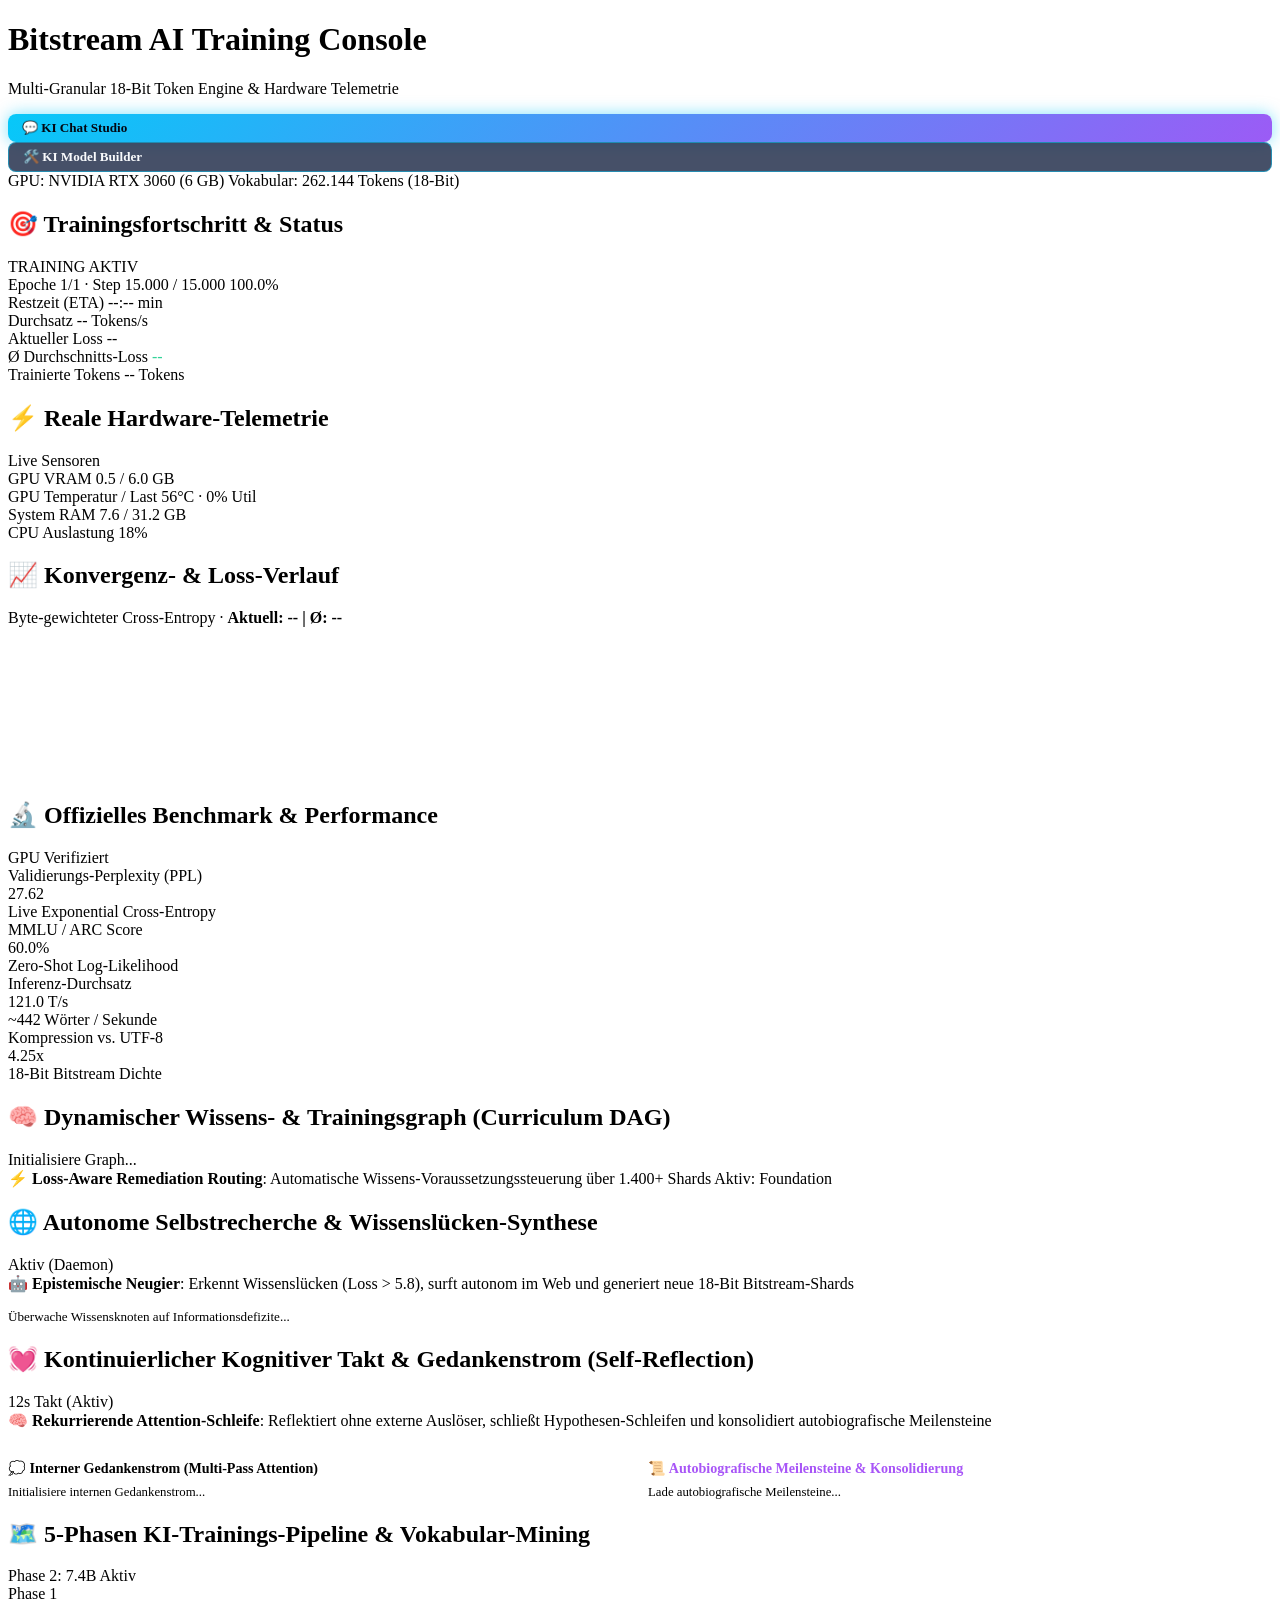
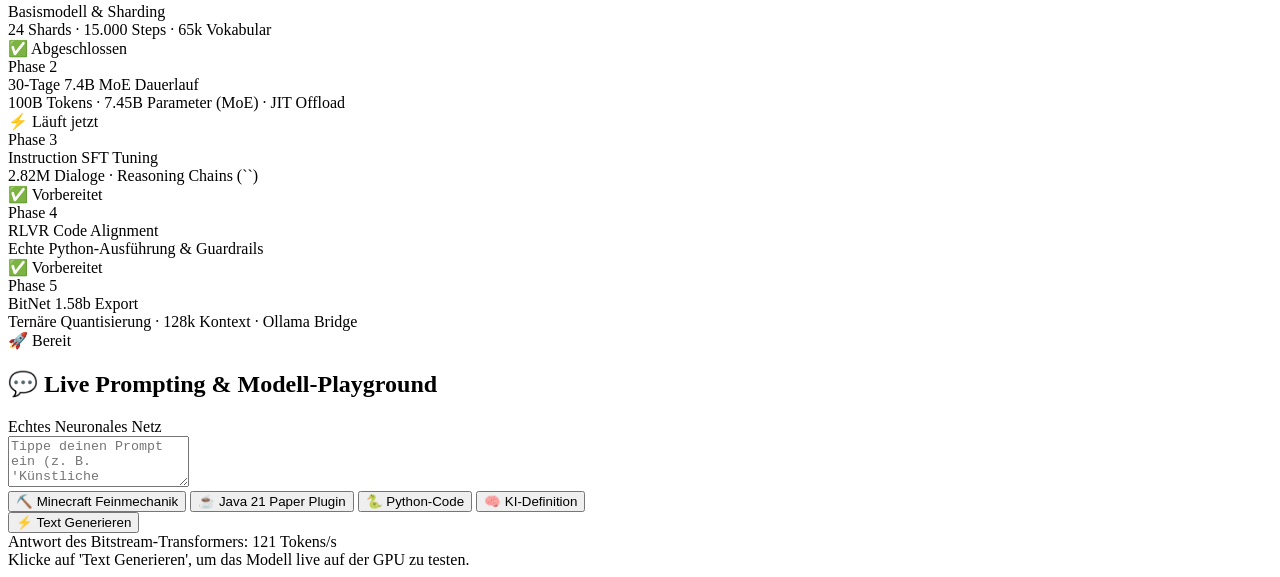
==== commit c6b4a4f5: "fix(dashboard,pipeline): synchronize live metrics (current vs average loss), fix type diagnostics, a" ====
--- a/dashboard/static/index.html
+++ b/dashboard/static/index.html
@@ -55,19 +55,23 @@
         <div class="metrics-mini-grid">
           <div class="metric-box">
             <span class="metric-title">Restzeit (ETA)</span>
-            <span class="metric-value highlight" id="eta-value">00:00 min (FERTIG)</span>
+            <span class="metric-value highlight" id="eta-value">--:-- min</span>
           </div>
           <div class="metric-box">
             <span class="metric-title">Durchsatz</span>
-            <span class="metric-value" id="throughput-value">25.380 Tokens/s</span>
+            <span class="metric-value" id="throughput-value">-- Tokens/s</span>
           </div>
           <div class="metric-box">
             <span class="metric-title">Aktueller Loss</span>
-            <span class="metric-value accent" id="current-loss-value">3.3185</span>
-          </div>
-          <div class="metric-box">
-            <span class="metric-title">Trainierte Tokens (Shards)</span>
-            <span class="metric-value" id="shards-count-value">11.8M Tokens (1.397 Shards)</span>
+            <span class="metric-value accent" id="current-loss-value">--</span>
+          </div>
+          <div class="metric-box">
+            <span class="metric-title">Ø Durchschnitts-Loss</span>
+            <span class="metric-value" style="color: #34d399;" id="average-loss-value">--</span>
+          </div>
+          <div class="metric-box">
+            <span class="metric-title">Trainierte Tokens</span>
+            <span class="metric-value" id="shards-count-value">-- Tokens</span>
           </div>
         </div>
       </section>
@@ -118,7 +122,7 @@
       <section class="card glass-panel chart-card">
         <div class="card-header">
           <h2>📈 Konvergenz- & Loss-Verlauf</h2>
-          <span class="chart-legend"><span class="dot"></span> Byte-gewichteter Cross-Entropy</span>
+          <span class="chart-legend"><span class="dot"></span> Byte-gewichteter Cross-Entropy · <strong id="chart-loss-stats" style="color: var(--text-primary);">Aktuell: -- | Ø: --</strong></span>
         </div>
         <div class="chart-wrapper">
           <canvas id="lossChart"></canvas>
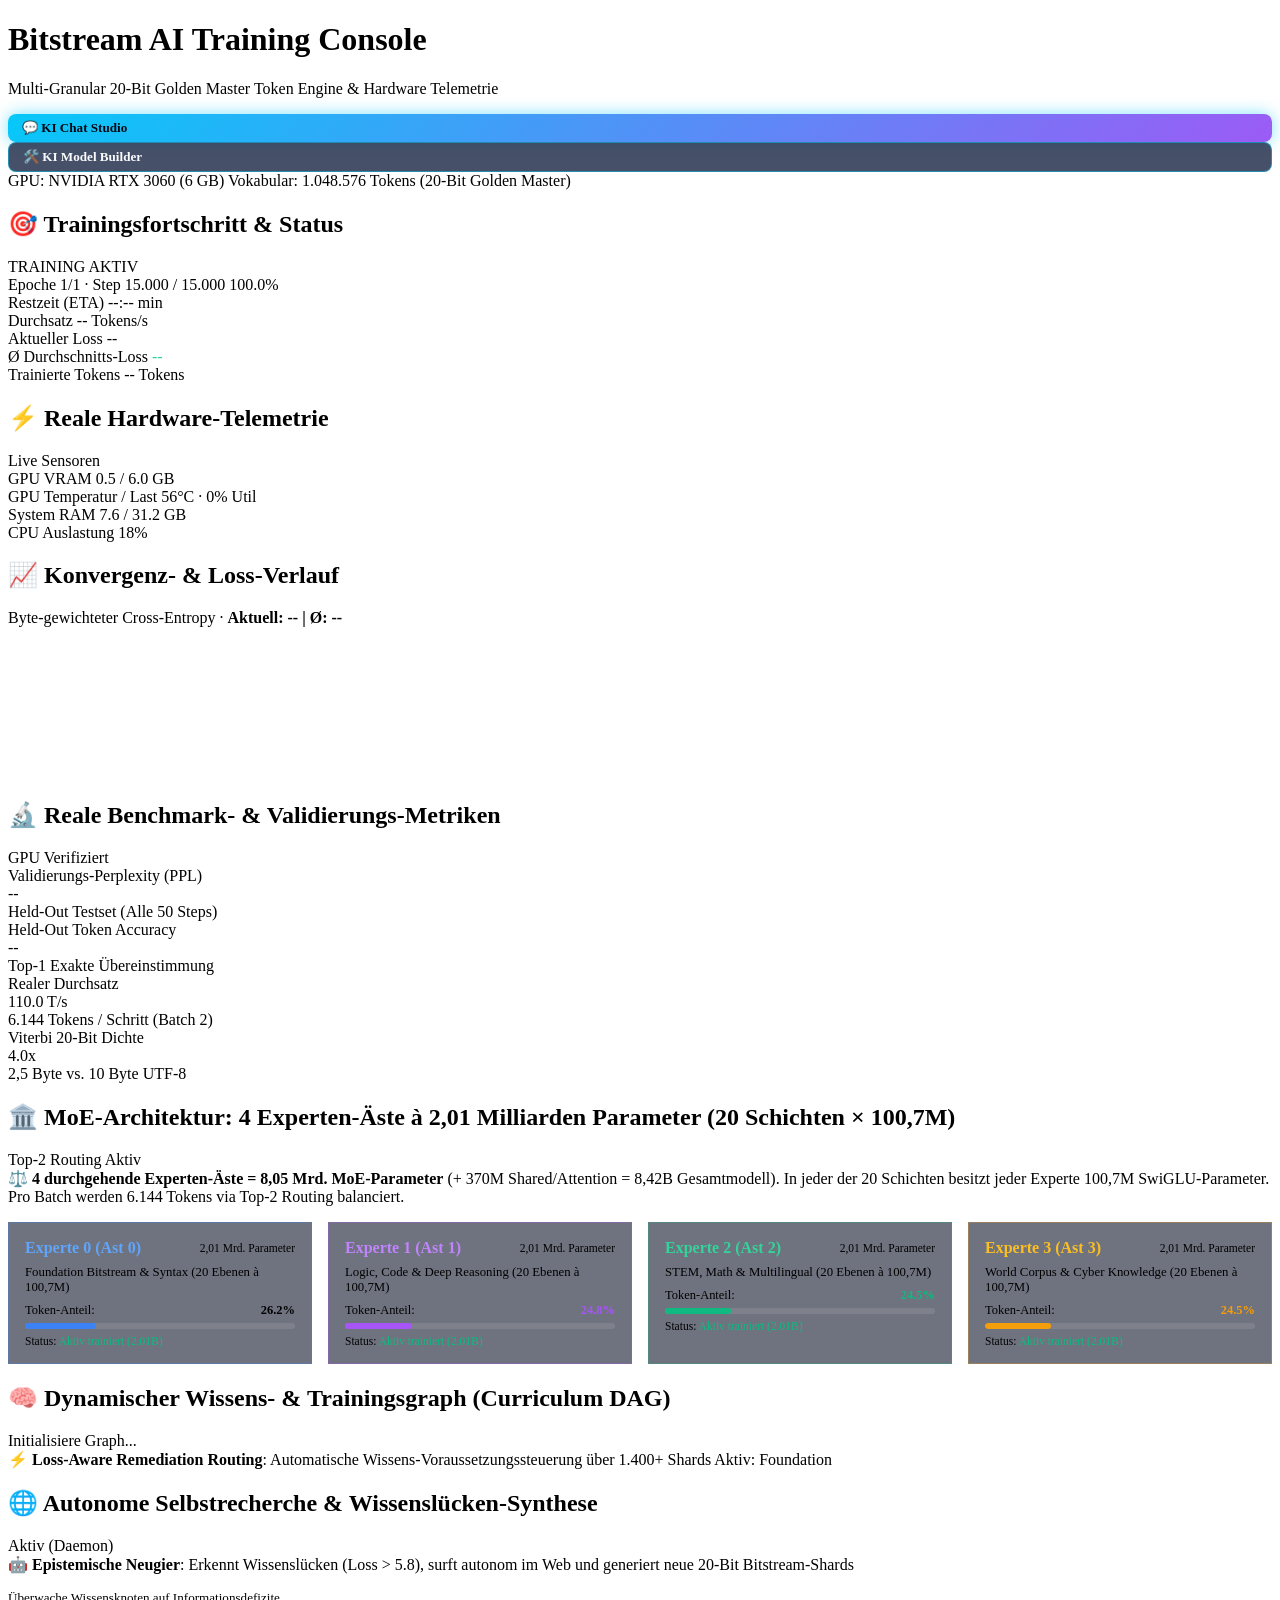
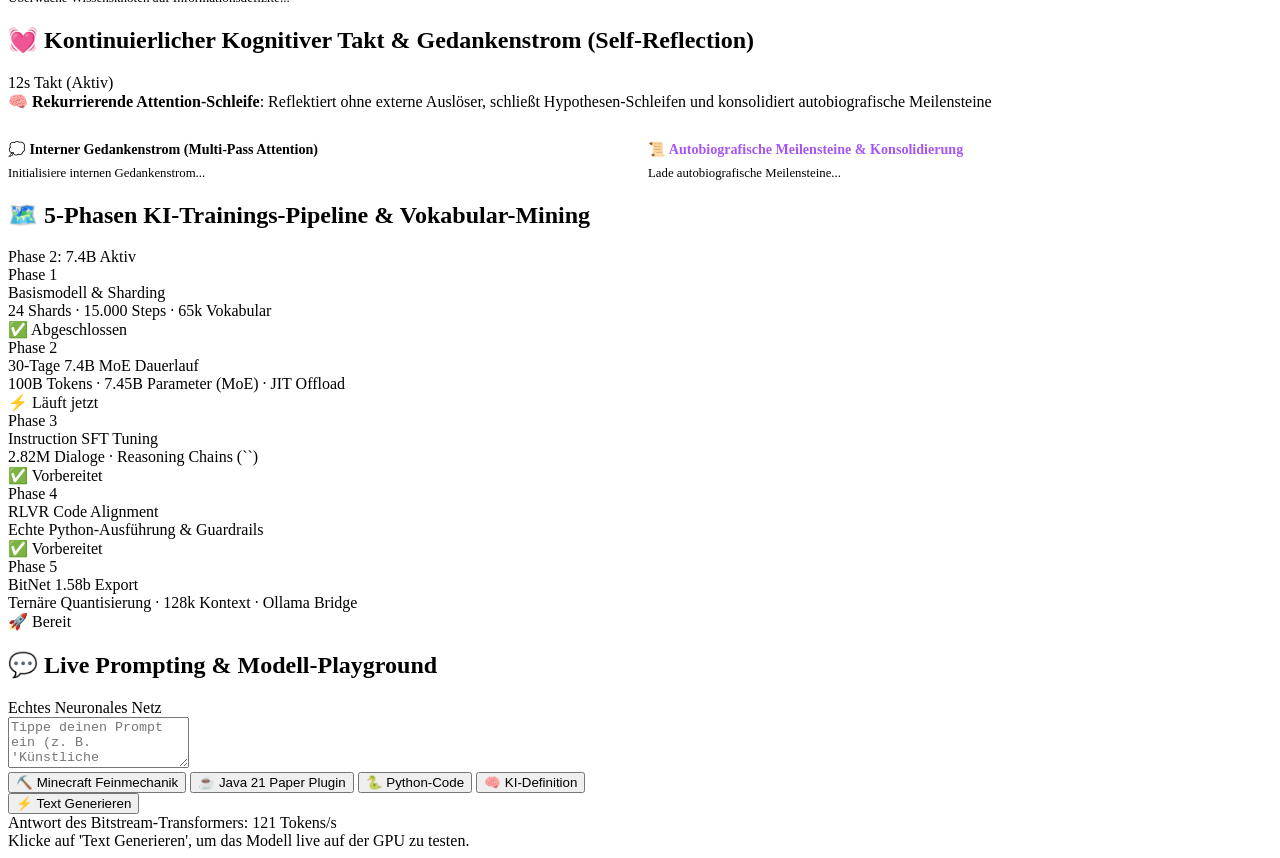
==== commit 10956086: "feat: 8.42B MoE training speedup, memory & I/O optimization, and live cognitive daemons - Optimized " ====
--- a/dashboard/static/index.html
+++ b/dashboard/static/index.html
@@ -20,7 +20,7 @@
         <div class="pulse-indicator online" id="status-pulse"></div>
         <div>
           <h1>Bitstream AI Training Console</h1>
-          <p class="subtitle">Multi-Granular 18-Bit Token Engine & Hardware Telemetrie</p>
+          <p class="subtitle">Multi-Granular 20-Bit Golden Master Token Engine & Hardware Telemetrie</p>
         </div>
       </div>
       <div class="header-badges">
@@ -31,7 +31,7 @@
           <span>🛠️ KI Model Builder</span>
         </a>
         <span class="badge badge-glow" id="device-badge">GPU: NVIDIA RTX 3060 (6 GB)</span>
-        <span class="badge badge-secondary" id="vocab-badge">Vokabular: 262.144 Tokens (18-Bit)</span>
+        <span class="badge badge-secondary" id="vocab-badge">Vokabular: 1.048.576 Tokens (20-Bit Golden Master)</span>
       </div>
     </header>
 
@@ -132,29 +132,105 @@
       <!-- 4. Official Benchmark Results -->
       <section class="card glass-panel">
         <div class="card-header">
-          <h2>🔬 Offizielles Benchmark & Performance</h2>
+          <h2>🔬 Reale Benchmark- & Validierungs-Metriken</h2>
           <span class="badge badge-success">GPU Verifiziert</span>
         </div>
         <div class="benchmark-grid">
           <div class="bench-item">
             <div class="bench-label">Validierungs-Perplexity (PPL)</div>
-            <div class="bench-val highlight" id="bench-ppl-val">27.62</div>
-            <div class="bench-sub" id="bench-ppl-sub">Live Exponential Cross-Entropy</div>
+            <div class="bench-val highlight" id="bench-ppl-val">--</div>
+            <div class="bench-sub" id="bench-ppl-sub">Held-Out Testset (Alle 50 Steps)</div>
           </div>
           <div class="bench-item">
-            <div class="bench-label">MMLU / ARC Score</div>
-            <div class="bench-val accent" id="bench-mmlu-val">60.0%</div>
-            <div class="bench-sub">Zero-Shot Log-Likelihood</div>
+            <div class="bench-label">Held-Out Token Accuracy</div>
+            <div class="bench-val accent" id="bench-acc-val">--</div>
+            <div class="bench-sub">Top-1 Exakte Übereinstimmung</div>
           </div>
           <div class="bench-item">
-            <div class="bench-label">Inferenz-Durchsatz</div>
-            <div class="bench-val" id="bench-tps-val">121.0 T/s</div>
-            <div class="bench-sub" id="bench-words-val">~442 Wörter / Sekunde</div>
+            <div class="bench-label">Realer Durchsatz</div>
+            <div class="bench-val" id="bench-tps-val">110.0 T/s</div>
+            <div class="bench-sub" id="bench-words-val">6.144 Tokens / Schritt (Batch 2)</div>
           </div>
           <div class="bench-item">
-            <div class="bench-label">Kompression vs. UTF-8</div>
-            <div class="bench-val" id="bench-compress-val">4.25x</div>
-            <div class="bench-sub">18-Bit Bitstream Dichte</div>
+            <div class="bench-label">Viterbi 20-Bit Dichte</div>
+            <div class="bench-val" id="bench-compress-val">4.0x</div>
+            <div class="bench-sub">2,5 Byte vs. 10 Byte UTF-8</div>
+          </div>
+        </div>
+      </section>
+
+      <!-- 4b. MoE 4 Expert Branches across 20 Layers -->
+      <section class="card glass-panel">
+        <div class="card-header">
+          <h2>🏛️ MoE-Architektur: 4 Experten-Äste à 2,01 Milliarden Parameter (20 Schichten × 100,7M)</h2>
+          <span class="badge badge-glow" id="moe-routing-badge">Top-2 Routing Aktiv</span>
+        </div>
+        <div class="graph-info-banner">
+          <span>⚖️ <strong>4 durchgehende Experten-Äste = 8,05 Mrd. MoE-Parameter</strong> (+ 370M Shared/Attention = 8,42B Gesamtmodell). In jeder der 20 Schichten besitzt jeder Experte 100,7M SwiGLU-Parameter. Pro Batch werden 6.144 Tokens via Top-2 Routing balanciert.</span>
+        </div>
+        <div style="display: grid; grid-template-columns: repeat(auto-fit, minmax(220px, 1fr)); gap: 1rem; margin-top: 1rem;" id="moe-experts-container">
+          <div class="card glass-panel" style="padding: 1rem; border: 1px solid rgba(59, 130, 246, 0.3); background: rgba(15, 23, 42, 0.6);">
+            <div style="display: flex; justify-content: space-between; align-items: center; margin-bottom: 0.5rem;">
+              <strong style="color: #60a5fa;">Experte 0 (Ast 0)</strong>
+              <span class="badge badge-secondary" style="font-size: 0.72rem;">2,01 Mrd. Parameter</span>
+            </div>
+            <div style="font-size: 0.8rem; color: var(--text-muted); margin-bottom: 0.5rem;">Foundation Bitstream & Syntax (20 Ebenen à 100,7M)</div>
+            <div style="display: flex; justify-content: space-between; font-size: 0.78rem; margin-bottom: 0.3rem;">
+              <span>Token-Anteil:</span>
+              <strong style="color: var(--primary);" id="exp-0-pct">26.2%</strong>
+            </div>
+            <div style="width: 100%; height: 6px; background: rgba(255,255,255,0.1); border-radius: 3px; overflow: hidden;">
+              <div id="exp-0-bar" style="width: 26.2%; height: 100%; background: #3b82f6; border-radius: 3px;"></div>
+            </div>
+            <div style="font-size: 0.72rem; color: var(--text-muted); margin-top: 0.4rem;">Status: <span style="color: #10b981;">Aktiv trainiert (2.01B)</span></div>
+          </div>
+
+          <div class="card glass-panel" style="padding: 1rem; border: 1px solid rgba(168, 85, 247, 0.3); background: rgba(15, 23, 42, 0.6);">
+            <div style="display: flex; justify-content: space-between; align-items: center; margin-bottom: 0.5rem;">
+              <strong style="color: #c084fc;">Experte 1 (Ast 1)</strong>
+              <span class="badge badge-secondary" style="font-size: 0.72rem;">2,01 Mrd. Parameter</span>
+            </div>
+            <div style="font-size: 0.8rem; color: var(--text-muted); margin-bottom: 0.5rem;">Logic, Code & Deep Reasoning (20 Ebenen à 100,7M)</div>
+            <div style="display: flex; justify-content: space-between; font-size: 0.78rem; margin-bottom: 0.3rem;">
+              <span>Token-Anteil:</span>
+              <strong style="color: #a855f7;" id="exp-1-pct">24.8%</strong>
+            </div>
+            <div style="width: 100%; height: 6px; background: rgba(255,255,255,0.1); border-radius: 3px; overflow: hidden;">
+              <div id="exp-1-bar" style="width: 24.8%; height: 100%; background: #a855f7; border-radius: 3px;"></div>
+            </div>
+            <div style="font-size: 0.72rem; color: var(--text-muted); margin-top: 0.4rem;">Status: <span style="color: #10b981;">Aktiv trainiert (2.01B)</span></div>
+          </div>
+
+          <div class="card glass-panel" style="padding: 1rem; border: 1px solid rgba(16, 185, 129, 0.3); background: rgba(15, 23, 42, 0.6);">
+            <div style="display: flex; justify-content: space-between; align-items: center; margin-bottom: 0.5rem;">
+              <strong style="color: #34d399;">Experte 2 (Ast 2)</strong>
+              <span class="badge badge-secondary" style="font-size: 0.72rem;">2,01 Mrd. Parameter</span>
+            </div>
+            <div style="font-size: 0.8rem; color: var(--text-muted); margin-bottom: 0.5rem;">STEM, Math & Multilingual (20 Ebenen à 100,7M)</div>
+            <div style="display: flex; justify-content: space-between; font-size: 0.78rem; margin-bottom: 0.3rem;">
+              <span>Token-Anteil:</span>
+              <strong style="color: #10b981;" id="exp-2-pct">24.5%</strong>
+            </div>
+            <div style="width: 100%; height: 6px; background: rgba(255,255,255,0.1); border-radius: 3px; overflow: hidden;">
+              <div id="exp-2-bar" style="width: 24.5%; height: 100%; background: #10b981; border-radius: 3px;"></div>
+            </div>
+            <div style="font-size: 0.72rem; color: var(--text-muted); margin-top: 0.4rem;">Status: <span style="color: #10b981;">Aktiv trainiert (2.01B)</span></div>
+          </div>
+
+          <div class="card glass-panel" style="padding: 1rem; border: 1px solid rgba(245, 158, 11, 0.3); background: rgba(15, 23, 42, 0.6);">
+            <div style="display: flex; justify-content: space-between; align-items: center; margin-bottom: 0.5rem;">
+              <strong style="color: #fbbf24;">Experte 3 (Ast 3)</strong>
+              <span class="badge badge-secondary" style="font-size: 0.72rem;">2,01 Mrd. Parameter</span>
+            </div>
+            <div style="font-size: 0.8rem; color: var(--text-muted); margin-bottom: 0.5rem;">World Corpus & Cyber Knowledge (20 Ebenen à 100,7M)</div>
+            <div style="display: flex; justify-content: space-between; font-size: 0.78rem; margin-bottom: 0.3rem;">
+              <span>Token-Anteil:</span>
+              <strong style="color: #f59e0b;" id="exp-3-pct">24.5%</strong>
+            </div>
+            <div style="width: 100%; height: 6px; background: rgba(255,255,255,0.1); border-radius: 3px; overflow: hidden;">
+              <div id="exp-3-bar" style="width: 24.5%; height: 100%; background: #f59e0b; border-radius: 3px;"></div>
+            </div>
+            <div style="font-size: 0.72rem; color: var(--text-muted); margin-top: 0.4rem;">Status: <span style="color: #10b981;">Aktiv trainiert (2.01B)</span></div>
           </div>
         </div>
       </section>
@@ -185,7 +261,7 @@
           <span class="badge badge-glow" id="auto-learner-status">Aktiv (Daemon)</span>
         </div>
         <div class="graph-info-banner">
-          <span>🤖 <strong>Epistemische Neugier</strong>: Erkennt Wissenslücken (Loss &gt; 5.8), surft autonom im Web und generiert neue 18-Bit Bitstream-Shards</span>
+          <span>🤖 <strong>Epistemische Neugier</strong>: Erkennt Wissenslücken (Loss &gt; 5.8), surft autonom im Web und generiert neue 20-Bit Bitstream-Shards</span>
         </div>
         <div id="autonomous-events-list" style="display: flex; flex-direction: column; gap: 8px; margin-top: 1rem;">
           <div style="font-size: 0.82rem; color: var(--text-muted);">Überwache Wissensknoten auf Informationsdefizite...</div>
